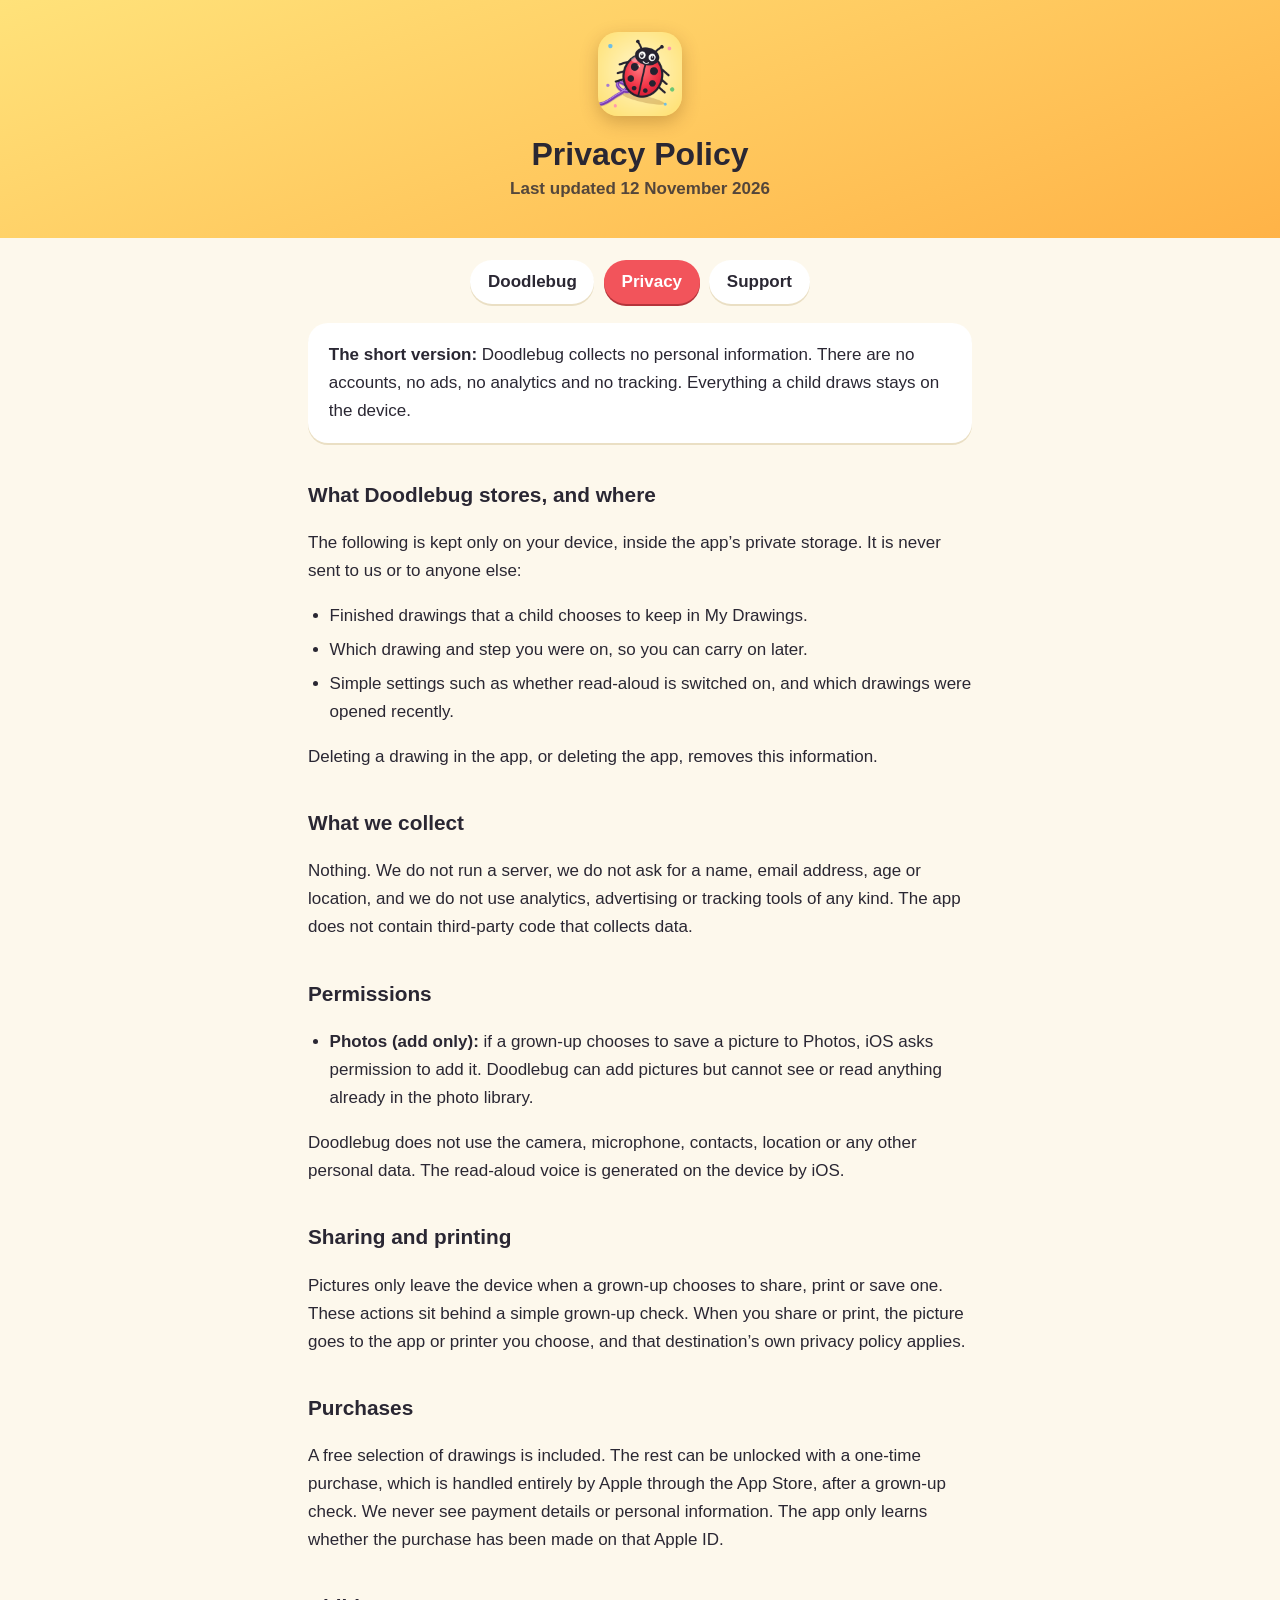
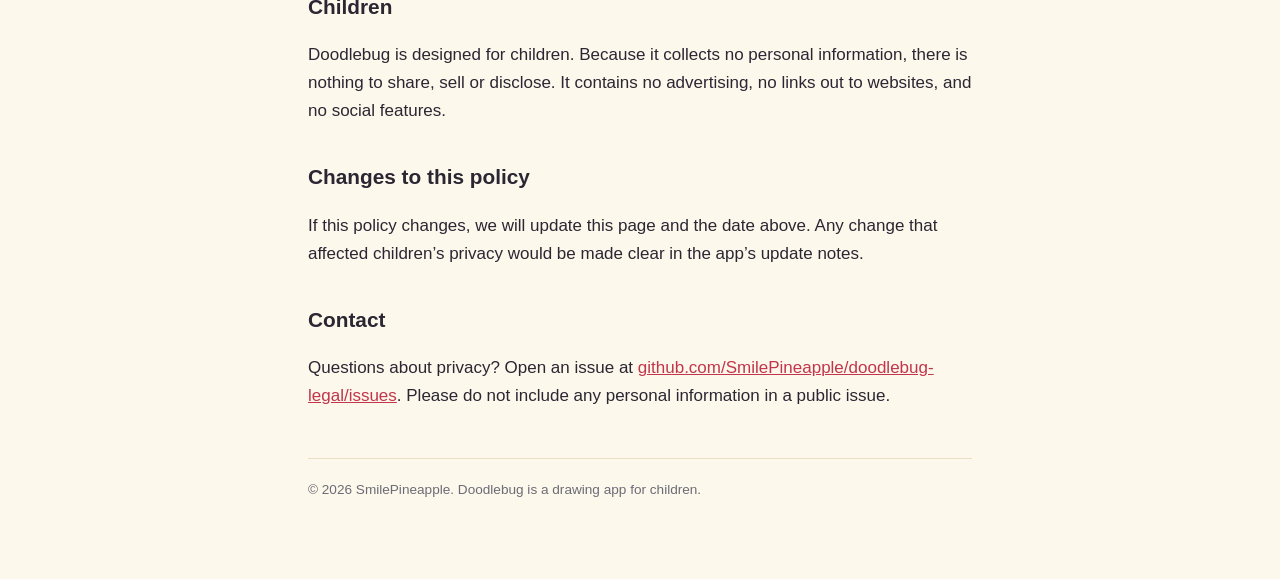
==== privacy.html @ 2aac012e "Doodlebug privacy policy and support pages" ====
<!doctype html>
<html lang="en-GB"><head><meta charset="utf-8"><meta name="viewport" content="width=device-width, initial-scale=1">
<title>Privacy Policy · Doodlebug</title><link rel="icon" href="icon.png"><link rel="stylesheet" href="style.css"></head>
<body><header><img class="logo" src="icon.png" alt="Doodlebug app icon"><h1>Privacy Policy</h1><p>Last updated 12 November 2026</p></header>
<div class="wrap"><nav><a href="./">Doodlebug</a><a href="privacy.html" class="on">Privacy</a><a href="support.html">Support</a></nav>

<div class="card"><strong>The short version:</strong> Doodlebug collects no personal information. There are no accounts, no ads, no analytics and no tracking. Everything a child draws stays on the device.</div>
<h2>What Doodlebug stores, and where</h2>
<p>The following is kept only on your device, inside the app&#8217;s private storage. It is never sent to us or to anyone else:</p>
<ul><li>Finished drawings that a child chooses to keep in My Drawings.</li><li>Which drawing and step you were on, so you can carry on later.</li><li>Simple settings such as whether read-aloud is switched on, and which drawings were opened recently.</li></ul>
<p>Deleting a drawing in the app, or deleting the app, removes this information.</p>
<h2>What we collect</h2>
<p>Nothing. We do not run a server, we do not ask for a name, email address, age or location, and we do not use analytics, advertising or tracking tools of any kind. The app does not contain third-party code that collects data.</p>
<h2>Permissions</h2>
<ul><li><strong>Photos (add only):</strong> if a grown-up chooses to save a picture to Photos, iOS asks permission to add it. Doodlebug can add pictures but cannot see or read anything already in the photo library.</li></ul>
<p>Doodlebug does not use the camera, microphone, contacts, location or any other personal data. The read-aloud voice is generated on the device by iOS.</p>
<h2>Sharing and printing</h2>
<p>Pictures only leave the device when a grown-up chooses to share, print or save one. These actions sit behind a simple grown-up check. When you share or print, the picture goes to the app or printer you choose, and that destination&#8217;s own privacy policy applies.</p>
<h2>Purchases</h2>
<p>A free selection of drawings is included. The rest can be unlocked with a one-time purchase, which is handled entirely by Apple through the App Store, after a grown-up check. We never see payment details or personal information. The app only learns whether the purchase has been made on that Apple ID.</p>
<h2>Children</h2>
<p>Doodlebug is designed for children. Because it collects no personal information, there is nothing to share, sell or disclose. It contains no advertising, no links out to websites, and no social features.</p>
<h2>Changes to this policy</h2>
<p>If this policy changes, we will update this page and the date above. Any change that affected children&#8217;s privacy would be made clear in the app&#8217;s update notes.</p>
<h2>Contact</h2>
<p>Questions about privacy? Open an issue at <a href="https://github.com/SmilePineapple/doodlebug-legal/issues">github.com/SmilePineapple/doodlebug-legal/issues</a>. Please do not include any personal information in a public issue.</p>
<p class="foot">© 2026 SmilePineapple. Doodlebug is a drawing app for children.</p></div></body></html>
---- style.css ----
:root{color-scheme:light dark}*{box-sizing:border-box}
body{margin:0;padding:0 0 4rem;font:17px/1.65 ui-rounded,"SF Pro Rounded",-apple-system,BlinkMacSystemFont,"Segoe UI",Roboto,sans-serif;color:#2a2733;background:#fdf8ec;-webkit-text-size-adjust:100%}
header{background:linear-gradient(160deg,#ffe27a,#ffb347);padding:2rem 1.25rem 2.2rem;text-align:center}
header .logo{width:84px;height:84px;border-radius:20px;box-shadow:0 6px 18px rgba(80,40,0,.25)}
header h1{margin:.7rem 0 .1rem;font-size:2rem;line-height:1.15}header p{margin:0;font-weight:600;opacity:.8}
.wrap{max-width:44rem;margin:0 auto;padding:0 1.25rem}
nav{display:flex;gap:.6rem;justify-content:center;flex-wrap:wrap;margin:1.4rem 0 .4rem}
nav a{background:#fff;color:#2a2733;text-decoration:none;font-weight:700;padding:.5rem 1.1rem;border-radius:99px;box-shadow:0 2px 0 #eadfc4}
nav a.on{background:#f2545b;color:#fff;box-shadow:0 2px 0 #b5343b}
h2{font-size:1.3rem;margin:2.2rem 0 .5rem}h3{font-size:1.05rem;margin:1.4rem 0 .3rem}
a{color:#c2354a}ul{padding-left:1.35rem}li{margin:.35rem 0}
.card{background:#fff;border-radius:20px;padding:1.1rem 1.3rem;margin:1.2rem 0;box-shadow:0 2px 0 #eadfc4}
.foot{margin-top:3rem;padding-top:1.2rem;border-top:1px solid #eadfc4;font-size:.85rem;color:#6b6b76}
@media(prefers-color-scheme:dark){body{color:#ecebf2;background:#17151d}nav a{background:#26232f;color:#ecebf2;box-shadow:0 2px 0 #0e0c12}nav a.on{background:#f2545b;color:#fff}.card{background:#221f2a;box-shadow:none}a{color:#ff8fa0}.foot{border-color:#2f2b39;color:#9a97a8}}
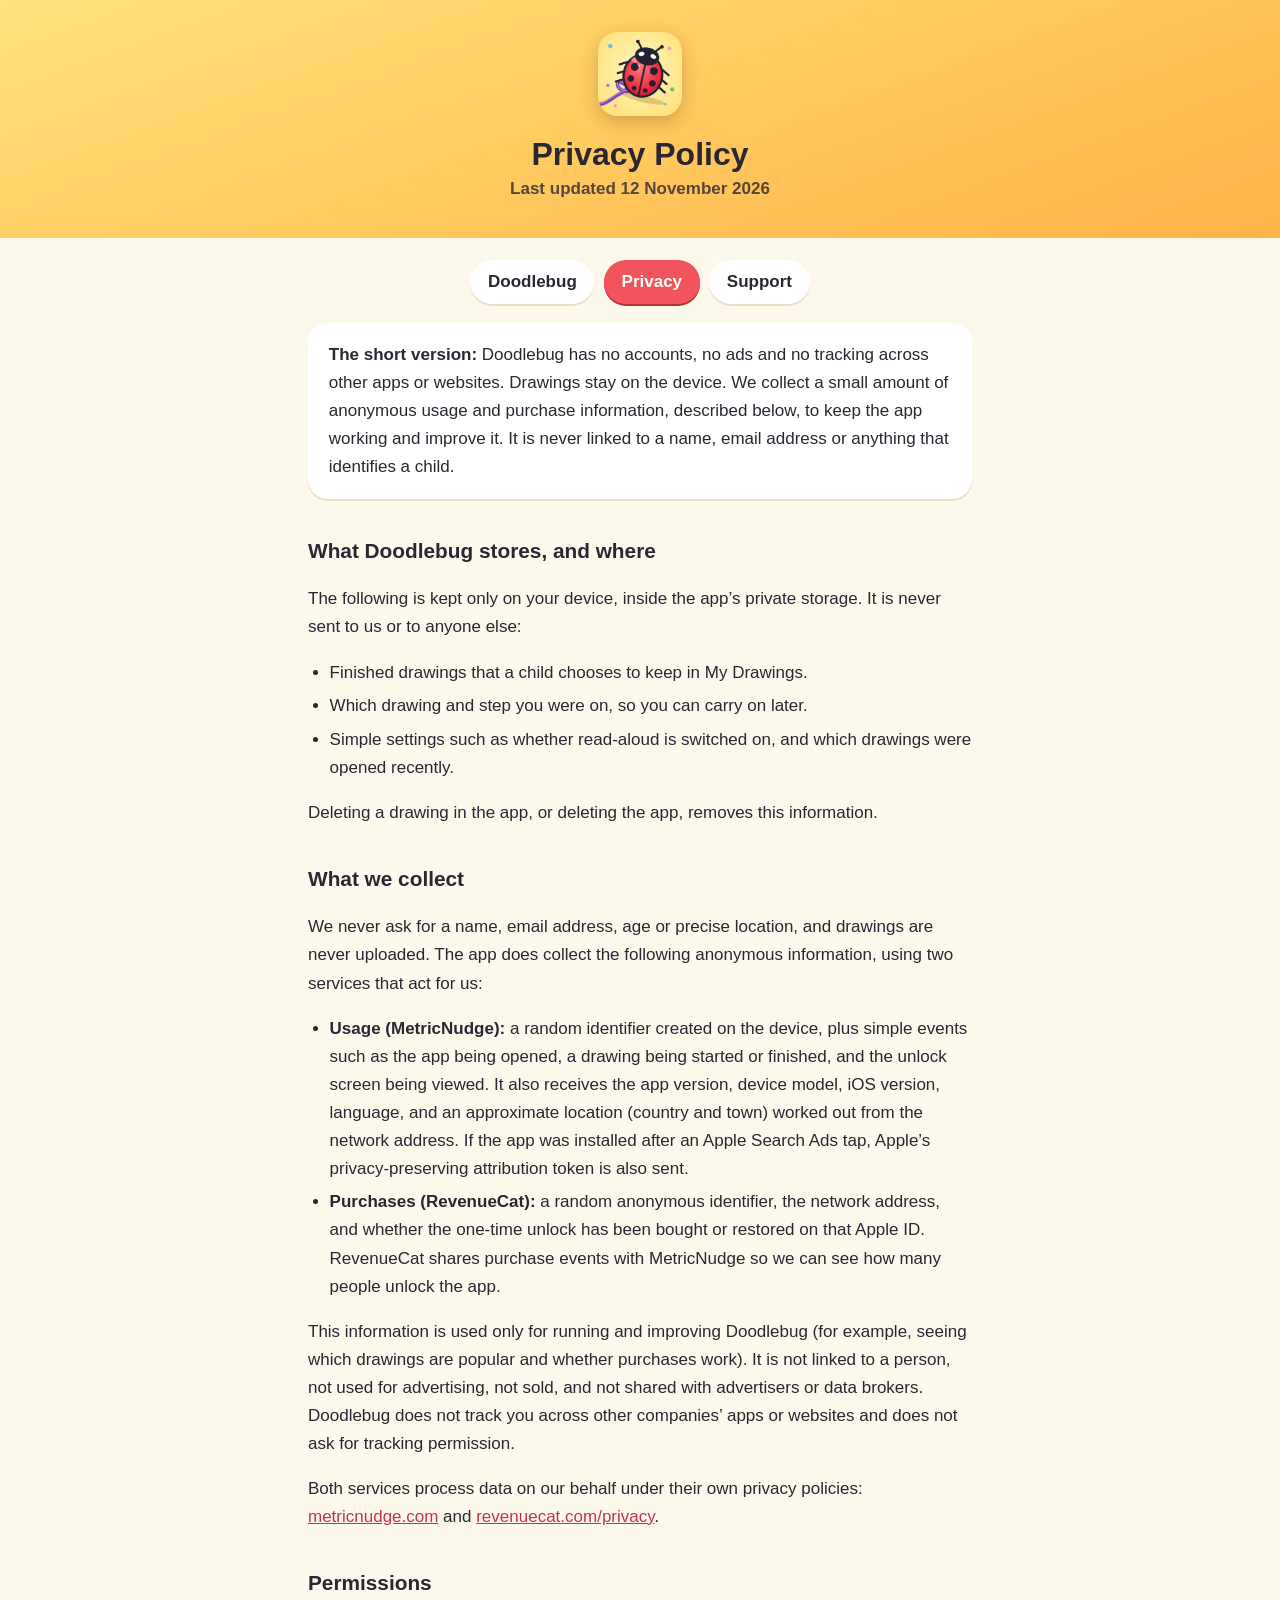
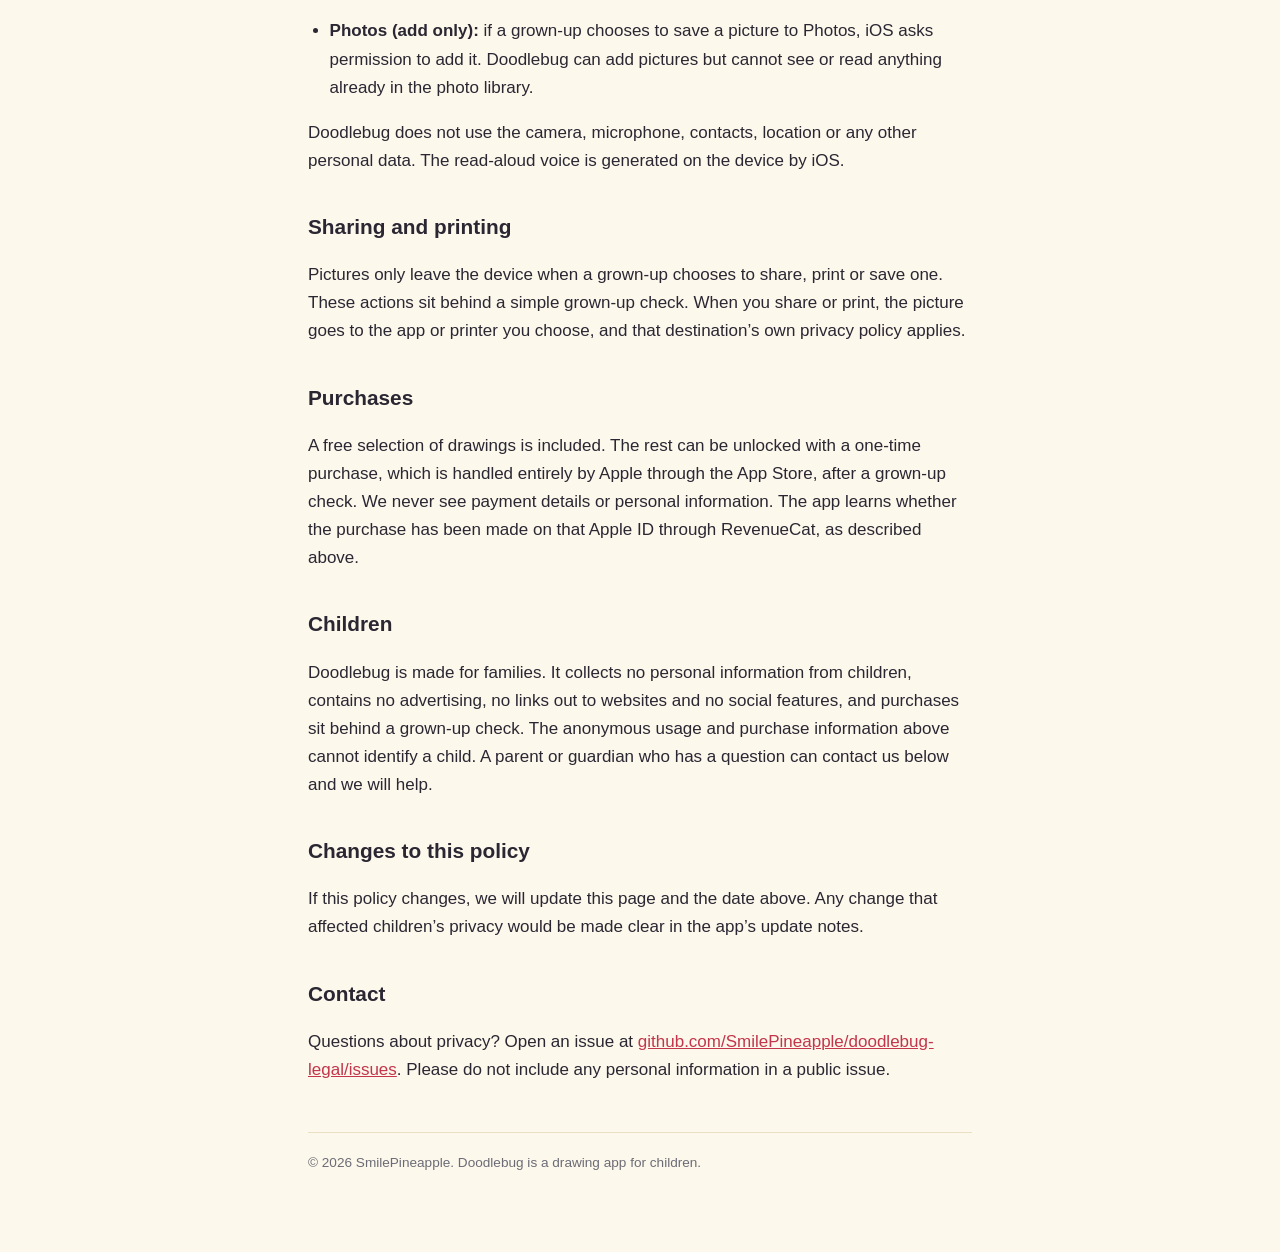
==== commit 2d60fd62: "Privacy policy: disclose anonymous usage (MetricNudge) and purchases (RevenueCat)" ====
--- a/privacy.html
+++ b/privacy.html
@@ -4,22 +4,28 @@
 <body><header><img class="logo" src="icon.png" alt="Doodlebug app icon"><h1>Privacy Policy</h1><p>Last updated 12 November 2026</p></header>
 <div class="wrap"><nav><a href="./">Doodlebug</a><a href="privacy.html" class="on">Privacy</a><a href="support.html">Support</a></nav>
 
-<div class="card"><strong>The short version:</strong> Doodlebug collects no personal information. There are no accounts, no ads, no analytics and no tracking. Everything a child draws stays on the device.</div>
+<div class="card"><strong>The short version:</strong> Doodlebug has no accounts, no ads and no tracking across other apps or websites. Drawings stay on the device. We collect a small amount of anonymous usage and purchase information, described below, to keep the app working and improve it. It is never linked to a name, email address or anything that identifies a child.</div>
 <h2>What Doodlebug stores, and where</h2>
 <p>The following is kept only on your device, inside the app&#8217;s private storage. It is never sent to us or to anyone else:</p>
 <ul><li>Finished drawings that a child chooses to keep in My Drawings.</li><li>Which drawing and step you were on, so you can carry on later.</li><li>Simple settings such as whether read-aloud is switched on, and which drawings were opened recently.</li></ul>
 <p>Deleting a drawing in the app, or deleting the app, removes this information.</p>
 <h2>What we collect</h2>
-<p>Nothing. We do not run a server, we do not ask for a name, email address, age or location, and we do not use analytics, advertising or tracking tools of any kind. The app does not contain third-party code that collects data.</p>
+<p>We never ask for a name, email address, age or precise location, and drawings are never uploaded. The app does collect the following anonymous information, using two services that act for us:</p>
+<ul>
+<li><strong>Usage (MetricNudge):</strong> a random identifier created on the device, plus simple events such as the app being opened, a drawing being started or finished, and the unlock screen being viewed. It also receives the app version, device model, iOS version, language, and an approximate location (country and town) worked out from the network address. If the app was installed after an Apple Search Ads tap, Apple&#8217;s privacy-preserving attribution token is also sent.</li>
+<li><strong>Purchases (RevenueCat):</strong> a random anonymous identifier, the network address, and whether the one-time unlock has been bought or restored on that Apple ID. RevenueCat shares purchase events with MetricNudge so we can see how many people unlock the app.</li>
+</ul>
+<p>This information is used only for running and improving Doodlebug (for example, seeing which drawings are popular and whether purchases work). It is not linked to a person, not used for advertising, not sold, and not shared with advertisers or data brokers. Doodlebug does not track you across other companies&#8217; apps or websites and does not ask for tracking permission.</p>
+<p>Both services process data on our behalf under their own privacy policies: <a href="https://metricnudge.com">metricnudge.com</a> and <a href="https://www.revenuecat.com/privacy">revenuecat.com/privacy</a>.</p>
 <h2>Permissions</h2>
 <ul><li><strong>Photos (add only):</strong> if a grown-up chooses to save a picture to Photos, iOS asks permission to add it. Doodlebug can add pictures but cannot see or read anything already in the photo library.</li></ul>
 <p>Doodlebug does not use the camera, microphone, contacts, location or any other personal data. The read-aloud voice is generated on the device by iOS.</p>
 <h2>Sharing and printing</h2>
 <p>Pictures only leave the device when a grown-up chooses to share, print or save one. These actions sit behind a simple grown-up check. When you share or print, the picture goes to the app or printer you choose, and that destination&#8217;s own privacy policy applies.</p>
 <h2>Purchases</h2>
-<p>A free selection of drawings is included. The rest can be unlocked with a one-time purchase, which is handled entirely by Apple through the App Store, after a grown-up check. We never see payment details or personal information. The app only learns whether the purchase has been made on that Apple ID.</p>
+<p>A free selection of drawings is included. The rest can be unlocked with a one-time purchase, which is handled entirely by Apple through the App Store, after a grown-up check. We never see payment details or personal information. The app learns whether the purchase has been made on that Apple ID through RevenueCat, as described above.</p>
 <h2>Children</h2>
-<p>Doodlebug is designed for children. Because it collects no personal information, there is nothing to share, sell or disclose. It contains no advertising, no links out to websites, and no social features.</p>
+<p>Doodlebug is made for families. It collects no personal information from children, contains no advertising, no links out to websites and no social features, and purchases sit behind a grown-up check. The anonymous usage and purchase information above cannot identify a child. A parent or guardian who has a question can contact us below and we will help.</p>
 <h2>Changes to this policy</h2>
 <p>If this policy changes, we will update this page and the date above. Any change that affected children&#8217;s privacy would be made clear in the app&#8217;s update notes.</p>
 <h2>Contact</h2>
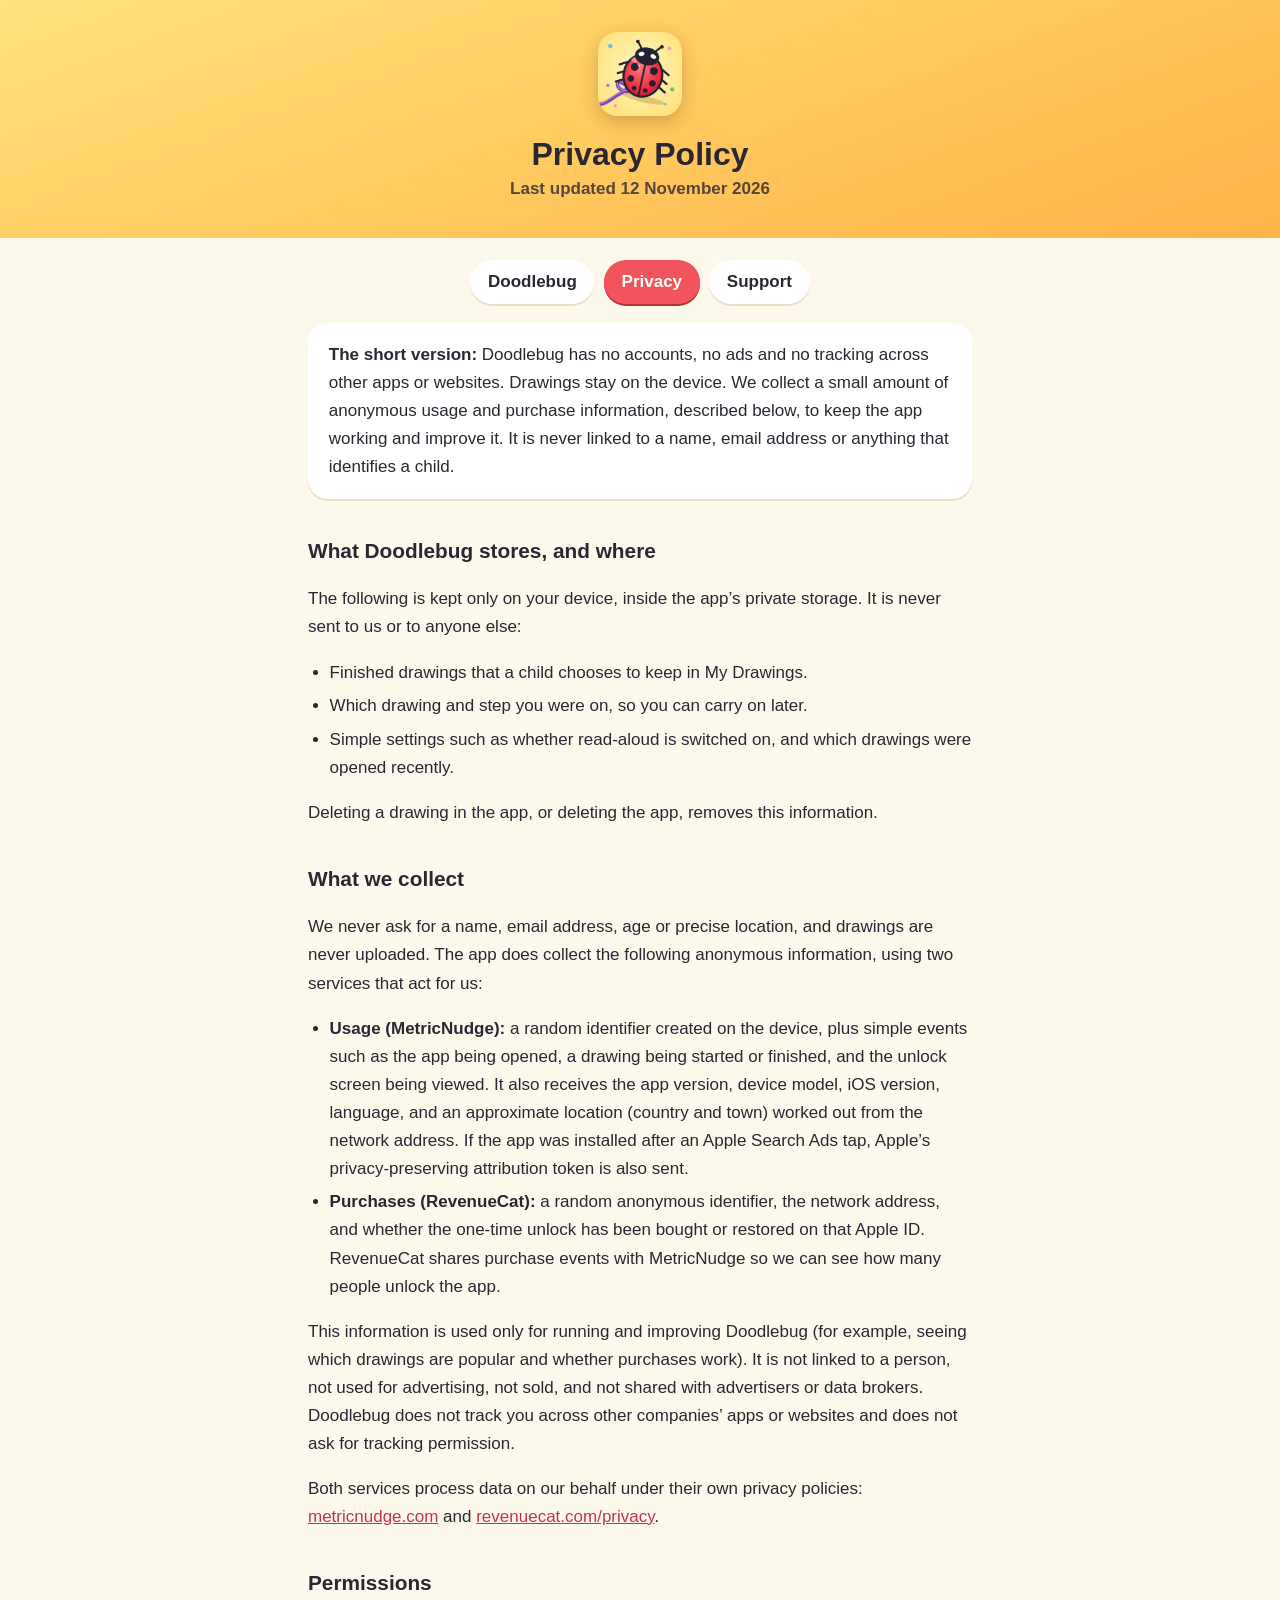
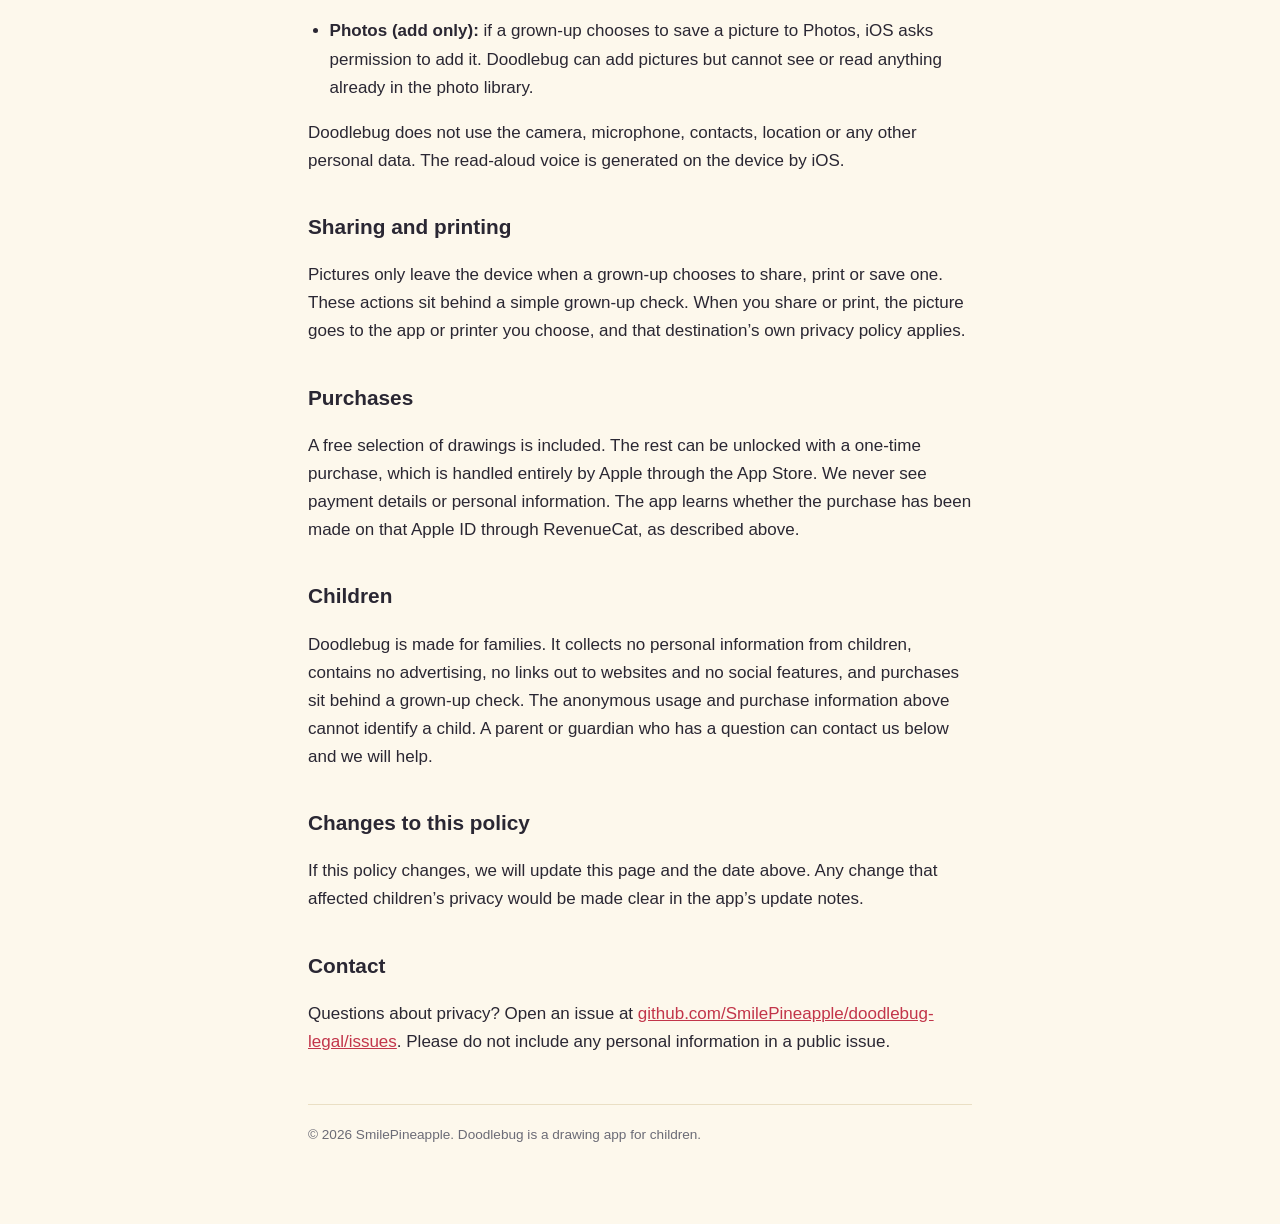
==== commit 59bd1be5: "Purchases no longer behind the grown-up check" ====
--- a/privacy.html
+++ b/privacy.html
@@ -23,7 +23,7 @@
 <h2>Sharing and printing</h2>
 <p>Pictures only leave the device when a grown-up chooses to share, print or save one. These actions sit behind a simple grown-up check. When you share or print, the picture goes to the app or printer you choose, and that destination&#8217;s own privacy policy applies.</p>
 <h2>Purchases</h2>
-<p>A free selection of drawings is included. The rest can be unlocked with a one-time purchase, which is handled entirely by Apple through the App Store, after a grown-up check. We never see payment details or personal information. The app learns whether the purchase has been made on that Apple ID through RevenueCat, as described above.</p>
+<p>A free selection of drawings is included. The rest can be unlocked with a one-time purchase, which is handled entirely by Apple through the App Store. We never see payment details or personal information. The app learns whether the purchase has been made on that Apple ID through RevenueCat, as described above.</p>
 <h2>Children</h2>
 <p>Doodlebug is made for families. It collects no personal information from children, contains no advertising, no links out to websites and no social features, and purchases sit behind a grown-up check. The anonymous usage and purchase information above cannot identify a child. A parent or guardian who has a question can contact us below and we will help.</p>
 <h2>Changes to this policy</h2>
